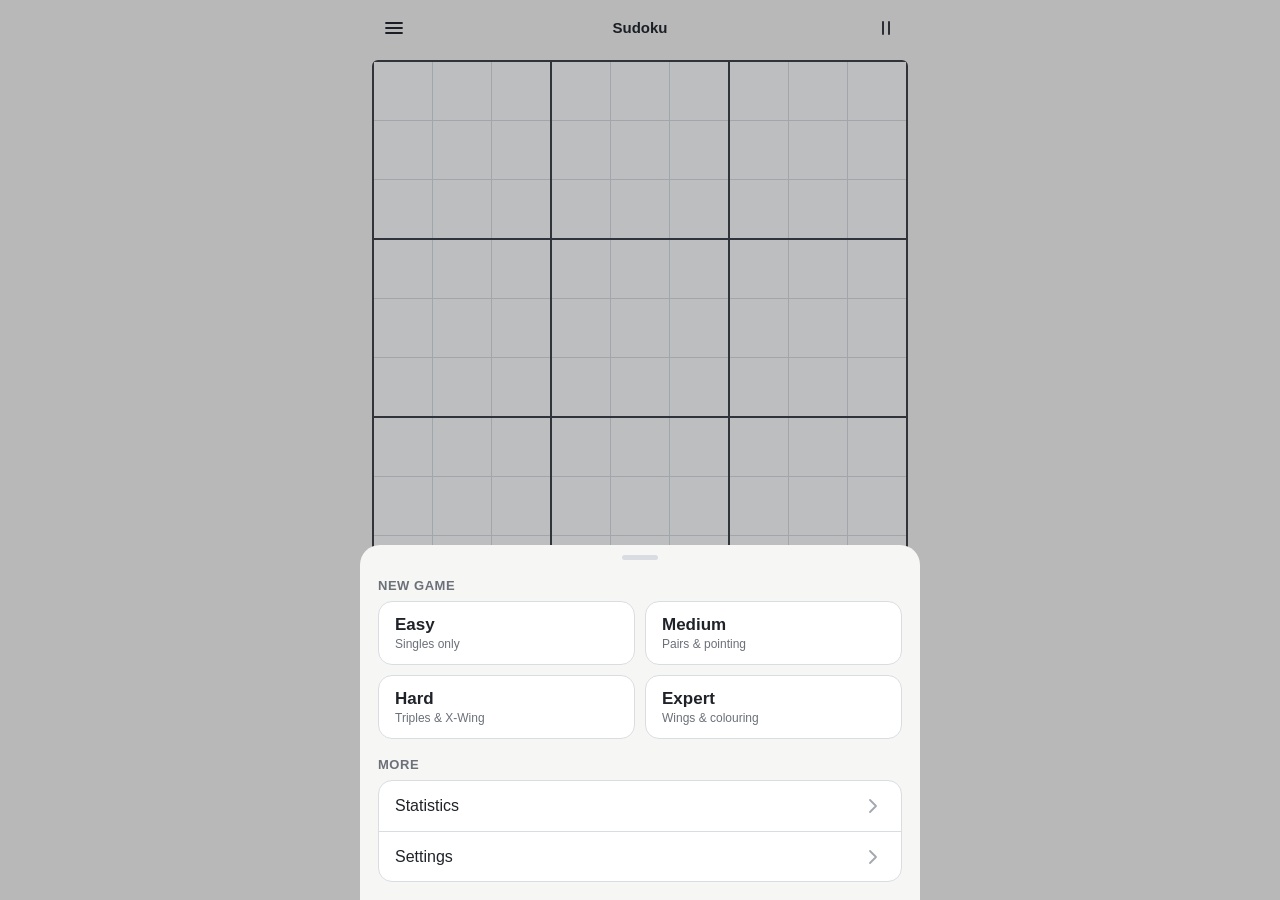
==== index.html @ 08f0425c "Sudoku v1.0.0: offline iPhone web app Unique-solution generator with technique-based grading (Easy t" ====
<!doctype html>
<html lang="en-GB">
<head>
  <meta charset="utf-8">
  <meta name="viewport" content="width=device-width, initial-scale=1, maximum-scale=1, user-scalable=no, viewport-fit=cover">
  <title>Sudoku</title>
  <meta name="description" content="A clean, offline Sudoku game.">
  <meta name="theme-color" content="#f6f6f4">
  <meta name="color-scheme" content="light">
  <meta name="apple-mobile-web-app-capable" content="yes">
  <meta name="mobile-web-app-capable" content="yes">
  <meta name="apple-mobile-web-app-status-bar-style" content="default">
  <meta name="apple-mobile-web-app-title" content="Sudoku">
  <meta name="format-detection" content="telephone=no">
  <link rel="manifest" href="manifest.webmanifest">
  <link rel="apple-touch-icon" href="icons/icon-180.png">
  <link rel="icon" type="image/png" href="icons/icon-192.png">
  <link rel="stylesheet" href="css/style.css">
</head>
<body>
  <div id="app">
    <header class="top">
      <button class="icon-btn" id="btn-menu" aria-label="Menu">
        <svg viewBox="0 0 24 24" aria-hidden="true"><path d="M4 7h16M4 12h16M4 17h16"/></svg>
      </button>
      <div class="status">
        <span id="lbl-diff">Sudoku</span>
        <span id="lbl-time" class="time">0:00</span>
      </div>
      <button class="icon-btn" id="btn-pause" aria-label="Pause">
        <svg viewBox="0 0 24 24" aria-hidden="true" class="ic-pause"><path d="M9 6v12M15 6v12"/></svg>
        <svg viewBox="0 0 24 24" aria-hidden="true" class="ic-play"><path d="M8 5.5v13l10.5-6.5z"/></svg>
      </button>
    </header>

    <main>
      <div class="board-wrap">
        <div id="board" role="grid" aria-label="Sudoku board"></div>
        <div class="board-overlay" id="overlay-pause" hidden>
          <p>Paused</p>
          <button class="pill" id="btn-resume">Resume</button>
        </div>
        <div class="board-overlay" id="overlay-loading" hidden>
          <div class="spinner" aria-hidden="true"></div>
          <p>Making a puzzle&hellip;</p>
        </div>
      </div>

      <div id="hintbar" hidden>
        <p id="hint-text"></p>
        <div class="hint-actions">
          <button class="text-btn" id="hint-close">Close</button>
          <button class="pill" id="hint-action">Next</button>
        </div>
      </div>
    </main>

    <footer>
      <div class="tools">
        <button class="tool" id="t-undo" aria-label="Undo">
          <svg viewBox="0 0 24 24" aria-hidden="true"><path d="M9 14 4 9l5-5"/><path d="M4 9h10.5a5.5 5.5 0 0 1 0 11H11"/></svg>
          <span>Undo</span>
        </button>
        <button class="tool" id="t-redo" aria-label="Redo">
          <svg viewBox="0 0 24 24" aria-hidden="true"><path d="m15 14 5-5-5-5"/><path d="M20 9H9.5a5.5 5.5 0 0 0 0 11H13"/></svg>
          <span>Redo</span>
        </button>
        <button class="tool" id="t-erase" aria-label="Erase">
          <svg viewBox="0 0 24 24" aria-hidden="true"><path d="M20 20H9L4 15a1.5 1.5 0 0 1 0-2.1l9-9a1.5 1.5 0 0 1 2.1 0l4.9 4.9a1.5 1.5 0 0 1 0 2.1L12 19"/><path d="m9 10 5 5"/></svg>
          <span>Erase</span>
        </button>
        <button class="tool" id="t-notes" aria-label="Notes mode">
          <svg viewBox="0 0 24 24" aria-hidden="true"><path d="M12 20h9"/><path d="M16.5 3.5a2.1 2.1 0 0 1 3 3L7 19l-4 1 1-4z"/></svg>
          <span>Notes <b class="badge" id="notes-badge">Off</b></span>
        </button>
        <button class="tool" id="t-auto" aria-label="Fill all notes">
          <svg viewBox="0 0 24 24" aria-hidden="true"><rect x="3.5" y="3.5" width="17" height="17" rx="2"/><path d="M8 8h.01M12 8h.01M16 8h.01M8 12h.01M12 12h.01M16 12h.01M8 16h.01M12 16h.01M16 16h.01"/></svg>
          <span>All notes</span>
        </button>
        <button class="tool" id="t-hint" aria-label="Hint">
          <svg viewBox="0 0 24 24" aria-hidden="true"><path d="M9 18h6M10 21h4"/><path d="M12 3a6 6 0 0 0-3.6 10.8c.6.5 1.1 1.3 1.1 2.2h5c0-.9.5-1.7 1.1-2.2A6 6 0 0 0 12 3z"/></svg>
          <span>Hint</span>
        </button>
      </div>
      <div class="pad" id="pad"></div>
    </footer>
  </div>

  <div id="sheet" hidden>
    <div class="backdrop" id="sheet-backdrop"></div>
    <div class="panel" role="dialog" aria-modal="true" id="sheet-panel"></div>
  </div>

  <div id="toast" role="status" aria-live="polite"></div>
  <button id="update-bar" hidden>Update available &mdash; tap to reload</button>

  <script src="js/engine.js"></script>
  <script src="js/app.js"></script>
</body>
</html>
---- css/style.css ----
:root {
  --bg: #f6f6f4;
  --surface: #ffffff;
  --ink: #1f2329;
  --ink-soft: #6b7079;
  --ink-faint: #a3a8b0;
  --line: #d9dce1;
  --line-strong: #3b4047;
  --accent: #2f62c9;
  --accent-ink: #ffffff;
  --peer: #eef1f6;
  --same: #d6e2f8;
  --selected: #bcd0f5;
  --bad: #d23c3c;
  --bad-bg: #fbe3e3;
  --hint: #fff1c7;
  --hint-strong: #ffd96a;
  --elim: #f7dede;
  --radius: 14px;
  --gutter: 12px;
  color-scheme: light;
}

* { box-sizing: border-box; margin: 0; padding: 0; }

html, body {
  height: 100%;
  background: var(--bg);
  color: var(--ink);
  font-family: -apple-system, BlinkMacSystemFont, "SF Pro Text", "Segoe UI", Roboto, "Helvetica Neue", Arial, sans-serif;
  -webkit-text-size-adjust: 100%;
  -webkit-tap-highlight-color: transparent;
  -webkit-user-select: none;
  user-select: none;
  -webkit-touch-callout: none;
  overscroll-behavior: none;
}
body { overflow: hidden; position: fixed; inset: 0; }

button {
  font: inherit;
  color: inherit;
  background: none;
  border: 0;
  cursor: pointer;
  touch-action: manipulation;
}

svg { width: 24px; height: 24px; fill: none; stroke: currentColor; stroke-width: 1.8; stroke-linecap: round; stroke-linejoin: round; }

#app {
  height: 100%;
  display: flex;
  flex-direction: column;
  padding: env(safe-area-inset-top) calc(env(safe-area-inset-right) + var(--gutter)) calc(env(safe-area-inset-bottom) + 8px) calc(env(safe-area-inset-left) + var(--gutter));
  max-width: 560px;
  margin: 0 auto;
  touch-action: none;
}

/* ---------- Header ---------- */
.top {
  display: flex;
  align-items: center;
  justify-content: space-between;
  height: 56px;
  flex: none;
}
.icon-btn {
  width: 44px; height: 44px;
  display: grid; place-items: center;
  border-radius: 12px;
  color: var(--ink);
}
.icon-btn:active { background: var(--peer); }
.status { display: flex; flex-direction: column; align-items: center; line-height: 1.2; }
#lbl-diff { font-size: 15px; font-weight: 600; }
.time { font-size: 13px; color: var(--ink-soft); font-variant-numeric: tabular-nums; }
#btn-pause .ic-play { display: none; }
#btn-pause.paused .ic-play { display: block; fill: currentColor; stroke: none; }
#btn-pause.paused .ic-pause { display: none; }

/* ---------- Board ---------- */
main { flex: 1; display: flex; flex-direction: column; min-height: 0; padding-top: 4px; }
.board-wrap {
  position: relative;
  width: min(100%, calc(100dvh - 330px - env(safe-area-inset-top) - env(safe-area-inset-bottom)));
  align-self: center;
  aspect-ratio: 1;
  flex: none;
}

#board {
  container-type: inline-size;
  width: 100%; height: 100%;
  display: grid;
  grid-template-columns: repeat(3, 1fr);
  grid-template-rows: repeat(3, 1fr);
  gap: 2px;
  padding: 2px;
  background: var(--line-strong);
  border-radius: 6px;
  overflow: hidden;
}
.box {
  display: grid;
  grid-template-columns: repeat(3, 1fr);
  grid-template-rows: repeat(3, 1fr);
  gap: 1px;
  background: var(--line);
}
.cell {
  position: relative;
  background: var(--surface);
  display: grid;
  place-items: center;
  min-width: 0; min-height: 0;
}
.cell .v {
  font-size: 7.4cqw;
  font-weight: 400;
  color: var(--accent);
  font-variant-numeric: tabular-nums;
  line-height: 1;
}
.cell.given .v { color: var(--ink); font-weight: 500; }
.cell .notes {
  position: absolute;
  inset: 1px;
  display: grid;
  grid-template-columns: repeat(3, 1fr);
  grid-template-rows: repeat(3, 1fr);
  font-size: 2.7cqw;
  color: var(--ink-soft);
  font-variant-numeric: tabular-nums;
  line-height: 1;
}
.cell .notes span { display: grid; place-items: center; border-radius: 3px; }
.cell .notes span.nf { color: var(--accent-ink); background: var(--accent); font-weight: 600; }

.cell.peer { background: var(--peer); }
.cell.same { background: var(--same); }
.cell.sel { background: var(--selected); }
.cell.bad { background: var(--bad-bg); }
.cell.bad .v { color: var(--bad); }
.cell.given.bad .v { color: var(--ink); }
.cell.sel.bad { background: #f3c7c7; }

.cell.h-pattern { background: var(--hint); }
.cell.h-elim { background: var(--elim); }
.cell.h-target { background: var(--hint-strong); }

.board-overlay {
  position: absolute; inset: 0;
  display: flex; flex-direction: column; align-items: center; justify-content: center; gap: 14px;
  background: var(--bg);
  border-radius: 6px;
  border: 2px solid var(--line-strong);
  font-size: 17px;
  color: var(--ink-soft);
}
.board-overlay[hidden] { display: none; }
.spinner {
  width: 28px; height: 28px;
  border: 3px solid var(--line);
  border-top-color: var(--accent);
  border-radius: 50%;
  animation: spin .8s linear infinite;
}
@keyframes spin { to { transform: rotate(360deg); } }

/* ---------- Hint bar ---------- */
#hintbar {
  margin-top: 10px;
  background: var(--surface);
  border: 1px solid var(--line);
  border-radius: var(--radius);
  padding: 12px 14px;
  display: flex; flex-direction: column; gap: 10px;
}
#hintbar[hidden] { display: none; }
#hint-text { font-size: 15px; line-height: 1.4; }
#hint-text b { font-weight: 600; }
.hint-actions { display: flex; justify-content: flex-end; align-items: center; gap: 8px; }

.pill {
  background: var(--accent);
  color: var(--accent-ink);
  border-radius: 999px;
  padding: 0 18px;
  height: 40px;
  font-size: 15px;
  font-weight: 600;
}
.pill:active { opacity: .85; }
.text-btn { height: 40px; padding: 0 12px; color: var(--ink-soft); font-size: 15px; }

/* ---------- Controls ---------- */
footer { flex: none; display: flex; flex-direction: column; gap: 10px; padding-top: 10px; }
.tools { display: grid; grid-template-columns: repeat(6, 1fr); }
.tool {
  height: 56px;
  display: flex; flex-direction: column; align-items: center; justify-content: center; gap: 3px;
  color: var(--ink);
  border-radius: 12px;
  font-size: 11px;
}
.tool span { color: var(--ink-soft); white-space: nowrap; }
.tool:active { background: var(--peer); }
.tool:disabled { color: var(--ink-faint); }
.tool:disabled span { color: var(--ink-faint); }
.badge { font-weight: 600; font-size: 10px; }
.tool.on { color: var(--accent); }
.tool.on span, .tool.on .badge { color: var(--accent); }

.pad { display: grid; grid-template-columns: repeat(9, 1fr); gap: 4px; }
.key {
  height: 64px;
  display: flex; flex-direction: column; align-items: center; justify-content: center;
  border-radius: 12px;
  background: var(--surface);
  border: 1px solid var(--line);
  color: var(--accent);
}
.key .d { font-size: 28px; line-height: 1; font-variant-numeric: tabular-nums; }
.key .n { font-size: 10px; color: var(--ink-faint); margin-top: 4px; font-variant-numeric: tabular-nums; }
.key:active { background: var(--same); }
.key.done { color: var(--ink-faint); background: transparent; }
.pad.notes .key .d { font-size: 20px; color: var(--ink-soft); }

/* ---------- Sheets ---------- */
#sheet { position: fixed; inset: 0; z-index: 20; }
#sheet[hidden] { display: none; }
.backdrop { position: absolute; inset: 0; background: rgba(20, 22, 26, .28); }
.panel {
  position: absolute; left: 0; right: 0; bottom: 0;
  max-width: 560px; margin: 0 auto;
  background: var(--bg);
  border-radius: 20px 20px 0 0;
  padding: 10px 18px calc(env(safe-area-inset-bottom) + 18px);
  max-height: 88%;
  overflow-y: auto;
  touch-action: pan-y;
  animation: up .22s ease-out;
}
@keyframes up { from { transform: translateY(24px); opacity: 0; } }
.grabber { width: 36px; height: 5px; border-radius: 3px; background: var(--line); margin: 0 auto 12px; }
.panel h2 { font-size: 20px; font-weight: 600; margin: 4px 0 14px; }
.panel h3 { font-size: 13px; font-weight: 600; color: var(--ink-soft); text-transform: uppercase; letter-spacing: .04em; margin: 18px 0 8px; }
.panel .sub { color: var(--ink-soft); font-size: 15px; margin: -8px 0 14px; }

.diff-grid { display: grid; grid-template-columns: 1fr 1fr; gap: 10px; }
.diff-btn {
  background: var(--surface);
  border: 1px solid var(--line);
  border-radius: var(--radius);
  height: 64px;
  display: flex; flex-direction: column; align-items: flex-start; justify-content: center;
  padding: 0 16px;
  text-align: left;
}
.diff-btn b { font-size: 17px; font-weight: 600; }
.diff-btn small { font-size: 12px; color: var(--ink-soft); margin-top: 2px; }
.diff-btn:active { background: var(--peer); }

.list { background: var(--surface); border: 1px solid var(--line); border-radius: var(--radius); overflow: hidden; }
.row {
  display: flex; align-items: center; justify-content: space-between;
  width: 100%;
  min-height: 50px;
  padding: 0 16px;
  font-size: 16px;
  text-align: left;
}
.row + .row { border-top: 1px solid var(--line); }
.row .val { color: var(--ink-soft); font-variant-numeric: tabular-nums; }
button.row:active { background: var(--peer); }
.row.danger { color: var(--bad); }
.chev { color: var(--ink-faint); }

.seg { display: flex; background: var(--peer); border-radius: 10px; padding: 2px; }
.seg button { height: 32px; padding: 0 12px; border-radius: 8px; font-size: 14px; color: var(--ink-soft); }
.seg button.on { background: var(--surface); color: var(--ink); box-shadow: 0 1px 2px rgba(0,0,0,.08); }

.switch { width: 50px; height: 30px; border-radius: 15px; background: var(--line); position: relative; transition: background .15s; flex: none; }
.switch::after { content: ""; position: absolute; top: 2px; left: 2px; width: 26px; height: 26px; border-radius: 50%; background: #fff; box-shadow: 0 1px 3px rgba(0,0,0,.2); transition: transform .15s; }
.switch.on { background: var(--accent); }
.switch.on::after { transform: translateX(20px); }

.back { color: var(--accent); height: 40px; font-size: 16px; display: inline-flex; align-items: center; gap: 2px; margin-left: -6px; }
.back svg { width: 20px; height: 20px; }

.done-time { font-size: 44px; font-weight: 300; font-variant-numeric: tabular-nums; margin: 4px 0 2px; }
.note { font-size: 13px; color: var(--ink-soft); margin-top: 10px; line-height: 1.4; }

/* ---------- Toast & update ---------- */
#toast {
  position: fixed; left: 50%; bottom: calc(env(safe-area-inset-bottom) + 150px);
  transform: translate(-50%, 8px);
  background: var(--ink); color: #fff;
  padding: 10px 16px; border-radius: 999px;
  font-size: 14px;
  opacity: 0; pointer-events: none;
  transition: opacity .2s, transform .2s;
  z-index: 30;
  white-space: nowrap;
}
#toast.show { opacity: 1; transform: translate(-50%, 0); }

#update-bar {
  position: fixed; left: 50%; bottom: calc(env(safe-area-inset-bottom) + 16px);
  transform: translateX(-50%);
  background: var(--ink); color: #fff;
  height: 44px; padding: 0 18px; border-radius: 999px;
  font-size: 14px; z-index: 25;
  white-space: nowrap;
}
#update-bar[hidden] { display: none; }

/* Short screens (e.g. landscape desktop testing or smaller phones) */
@media (max-height: 760px) {
  .key { height: 54px; }
  .tool { height: 50px; }
}
#hint-text .muted { color: var(--ink-soft); }
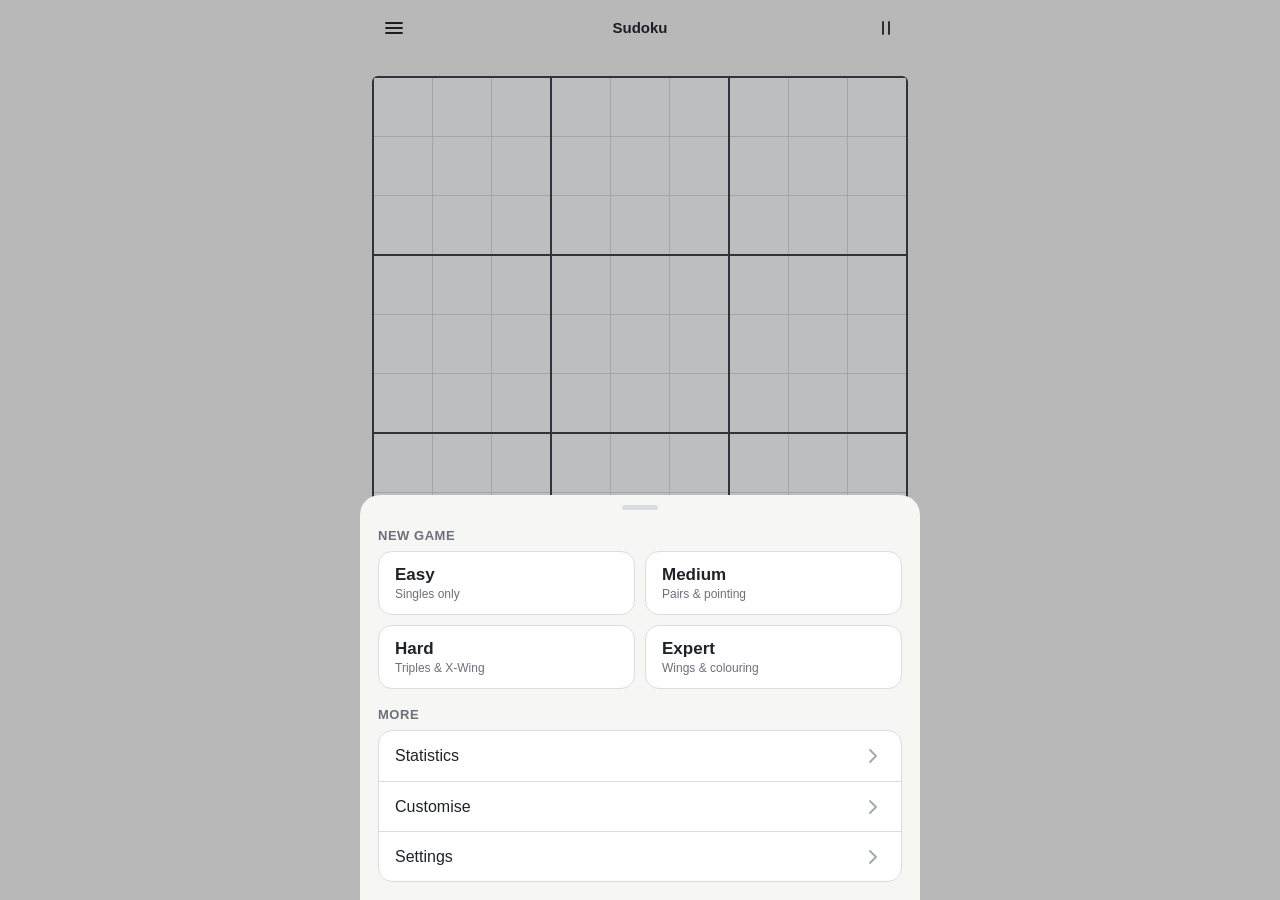
==== commit 841e7a91: "v1.2.0: Customise screen - Themes: Light, Paper, Dark, Auto (follows phone); six accent colours - Nu" ====
--- a/index.html
+++ b/index.html
@@ -6,7 +6,7 @@
   <title>Sudoku</title>
   <meta name="description" content="A clean, offline Sudoku game.">
   <meta name="theme-color" content="#f6f6f4">
-  <meta name="color-scheme" content="light">
+  <meta name="color-scheme" content="light dark">
   <meta name="apple-mobile-web-app-capable" content="yes">
   <meta name="mobile-web-app-capable" content="yes">
   <meta name="apple-mobile-web-app-status-bar-style" content="default">
@@ -16,6 +16,7 @@
   <link rel="apple-touch-icon" href="icons/icon-180.png">
   <link rel="icon" type="image/png" href="icons/icon-192.png">
   <link rel="stylesheet" href="css/style.css">
+  <script src="js/look.js"></script>
 </head>
 <body>
   <div id="app">
--- a/css/style.css
+++ b/css/style.css
@@ -1,3 +1,5 @@
+/* ---------- Themes ----------
+   --accent, --num-font, --num-scale and --box-gap are set by js/look.js. */
 :root {
   --bg: #f6f6f4;
   --surface: #ffffff;
@@ -8,18 +10,65 @@
   --line-strong: #3b4047;
   --accent: #2f62c9;
   --accent-ink: #ffffff;
-  --peer: #eef1f6;
-  --same: #d6e2f8;
-  --selected: #bcd0f5;
   --bad: #d23c3c;
   --bad-bg: #fbe3e3;
+  --bad-sel: #f3c7c7;
   --hint: #fff1c7;
   --hint-strong: #ffd96a;
   --elim: #f7dede;
+  --toast-bg: #1f2329;
+  --toast-ink: #ffffff;
+  --backdrop: rgba(20, 22, 26, .28);
+  --num-font: -apple-system, BlinkMacSystemFont, "SF Pro Text", sans-serif;
+  --num-scale: 1;
+  --box-gap: 2px;
   --radius: 14px;
   --gutter: 12px;
   color-scheme: light;
 }
+:root[data-theme="paper"] {
+  --bg: #f3eee3;
+  --surface: #fbf8f1;
+  --ink: #2b2620;
+  --ink-soft: #7b7165;
+  --ink-faint: #b1a796;
+  --line: #ddd3c1;
+  --line-strong: #4a4238;
+  --bad: #b8402f;
+  --bad-bg: #f6ddd3;
+  --bad-sel: #efc9bb;
+  --hint: #fbecc0;
+  --hint-strong: #f4d070;
+  --elim: #f2dcd2;
+  --toast-bg: #2b2620;
+}
+:root[data-theme="dark"] {
+  --bg: #111214;
+  --surface: #1c1d21;
+  --ink: #e9eaee;
+  --ink-soft: #9a9fa8;
+  --ink-faint: #5f646c;
+  --line: #2f3137;
+  --line-strong: #767b84;
+  --accent-ink: #111214;
+  --bad: #ff7272;
+  --bad-bg: #3b2023;
+  --bad-sel: #52282c;
+  --hint: #3a3220;
+  --hint-strong: #6e5a1c;
+  --elim: #3c2527;
+  --toast-bg: #e9eaee;
+  --toast-ink: #111214;
+  --backdrop: rgba(0, 0, 0, .5);
+  color-scheme: dark;
+}
+/* Highlights are tints of the accent, so they follow whichever colour is picked. */
+:root {
+  --peer: color-mix(in srgb, var(--accent) 7%, var(--surface));
+  --same: color-mix(in srgb, var(--accent) 22%, var(--surface));
+  --selected: color-mix(in srgb, var(--accent) 36%, var(--surface));
+}
+:root.lines-light { --line-strong: var(--ink-faint); }
 
 * { box-sizing: border-box; margin: 0; padding: 0; }
 
@@ -96,8 +145,8 @@
   display: grid;
   grid-template-columns: repeat(3, 1fr);
   grid-template-rows: repeat(3, 1fr);
-  gap: 2px;
-  padding: 2px;
+  gap: var(--box-gap);
+  padding: var(--box-gap);
   background: var(--line-strong);
   border-radius: 6px;
   overflow: hidden;
@@ -117,7 +166,8 @@
   min-width: 0; min-height: 0;
 }
 .cell .v {
-  font-size: 7.4cqw;
+  font-family: var(--num-font);
+  font-size: calc(7.4cqw * var(--num-scale));
   font-weight: 400;
   color: var(--accent);
   font-variant-numeric: tabular-nums;
@@ -130,7 +180,8 @@
   display: grid;
   grid-template-columns: repeat(3, 1fr);
   grid-template-rows: repeat(3, 1fr);
-  font-size: 2.7cqw;
+  font-family: var(--num-font);
+  font-size: calc(2.7cqw * (0.5 + var(--num-scale) / 2));
   color: var(--ink-soft);
   font-variant-numeric: tabular-nums;
   line-height: 1;
@@ -144,7 +195,7 @@
 .cell.bad { background: var(--bad-bg); }
 .cell.bad .v { color: var(--bad); }
 .cell.given.bad .v { color: var(--ink); }
-.cell.sel.bad { background: #f3c7c7; }
+.cell.sel.bad { background: var(--bad-sel); }
 
 .cell.h-pattern { background: var(--hint); }
 .cell.h-elim { background: var(--elim); }
@@ -222,7 +273,7 @@
   border: 1px solid var(--line);
   color: var(--accent);
 }
-.key .d { font-size: 28px; line-height: 1; font-variant-numeric: tabular-nums; }
+.key .d { font-family: var(--num-font); font-size: 28px; line-height: 1; font-variant-numeric: tabular-nums; }
 .key .n { font-size: 10px; color: var(--ink-faint); margin-top: 4px; font-variant-numeric: tabular-nums; }
 .key:active { background: var(--same); }
 .key.done { color: var(--ink-faint); background: transparent; }
@@ -231,7 +282,7 @@
 /* ---------- Sheets ---------- */
 #sheet { position: fixed; inset: 0; z-index: 20; }
 #sheet[hidden] { display: none; }
-.backdrop { position: absolute; inset: 0; background: rgba(20, 22, 26, .28); }
+.backdrop { position: absolute; inset: 0; background: var(--backdrop); }
 .panel {
   position: absolute; left: 0; right: 0; bottom: 0;
   max-width: 560px; margin: 0 auto;
@@ -297,7 +348,7 @@
 #toast {
   position: fixed; left: 50%; bottom: calc(env(safe-area-inset-bottom) + 150px);
   transform: translate(-50%, 8px);
-  background: var(--ink); color: #fff;
+  background: var(--toast-bg); color: var(--toast-ink);
   padding: 10px 16px; border-radius: 999px;
   font-size: 14px;
   opacity: 0; pointer-events: none;
@@ -310,7 +361,7 @@
 #update-bar {
   position: fixed; left: 50%; bottom: calc(env(safe-area-inset-bottom) + 16px);
   transform: translateX(-50%);
-  background: var(--ink); color: #fff;
+  background: var(--toast-bg); color: var(--toast-ink);
   height: 44px; padding: 0 18px; border-radius: 999px;
   font-size: 14px; z-index: 25;
   white-space: nowrap;
@@ -323,3 +374,64 @@
   .tool { height: 50px; }
 }
 #hint-text .muted { color: var(--ink-soft); }
+
+/* Notes mode: the digit picked on the pad to pencil into tapped squares */
+.key.armed { background: var(--accent); border-color: var(--accent); }
+.key.armed .d, .pad.notes .key.armed .d, .key.armed .n { color: var(--accent-ink); }
+
+/* ---------- Completion animations ---------- */
+.cell .fx { position: absolute; inset: 0; pointer-events: none; border-radius: 1px; opacity: 0; }
+.cell .fx.go { animation: flash .6s ease-out both; }
+.cell .fx.wave { animation: flash .8s ease-out both; }
+@keyframes flash {
+  0%   { opacity: 0; background: var(--accent); }
+  30%  { opacity: .45; background: var(--accent); }
+  100% { opacity: 0; background: var(--accent); }
+}
+.no-anim .cell .fx.go, .no-anim .cell .fx.wave { animation: none; }
+.no-anim .panel { animation: none; }
+
+/* ---------- Show / hide ---------- */
+.hide-counts .key .n { display: none; }
+
+/* ---------- Customise screen ---------- */
+.field { padding: 12px 16px; }
+.field + .field, .field + .row, .row + .field { border-top: 1px solid var(--line); }
+.field > span { display: block; font-size: 16px; margin-bottom: 10px; }
+.seg.full { width: 100%; }
+.seg.full button { flex: 1; padding: 0 6px; }
+.seg .sample { font-size: 15px; color: var(--ink); }
+
+.themes { display: grid; grid-template-columns: repeat(4, 1fr); gap: 8px; }
+.theme-btn { display: flex; flex-direction: column; align-items: center; gap: 6px; font-size: 13px; color: var(--ink-soft); }
+.theme-btn .sw {
+  width: 100%; aspect-ratio: 1.1; border-radius: 12px;
+  border: 1px solid var(--line);
+  display: grid; place-items: center;
+  position: relative; overflow: hidden;
+}
+.theme-btn .sw i { display: block; width: 46%; aspect-ratio: 1; border-radius: 6px; border: 2px solid var(--sw-line); background: var(--sw-surface); position: relative; }
+.theme-btn .sw i::after { content: ""; position: absolute; left: 50%; top: 50%; width: 30%; aspect-ratio: 1; border-radius: 50%; transform: translate(-50%, -50%); background: var(--accent); }
+.theme-btn.on { color: var(--ink); font-weight: 600; }
+.theme-btn.on .sw { border: 2px solid var(--accent); }
+.sw.auto { background: linear-gradient(135deg, #f6f6f4 50%, #111214 50%); }
+
+.accents { display: flex; justify-content: space-between; }
+.dot {
+  width: 40px; height: 40px; border-radius: 50%;
+  display: grid; place-items: center;
+  box-shadow: 0 0 0 2px var(--surface), 0 0 0 4px transparent;
+}
+.dot.on { box-shadow: 0 0 0 2px var(--surface), 0 0 0 4px var(--ink-soft); }
+.dot svg { width: 20px; height: 20px; stroke: var(--accent-ink); stroke-width: 2.6; display: none; }
+.dot.on svg { display: block; }
+.reset-look { color: var(--accent); }
+
+/* Tall screens (iPhone Pro Max from the Home Screen): bigger keys, board a little lower */
+@media (min-height: 860px) {
+  main { padding-top: 20px; }
+  .key { height: 72px; }
+  .key .d { font-size: 30px; }
+  .tool { height: 62px; }
+  footer { gap: 14px; padding-bottom: 6px; }
+}
